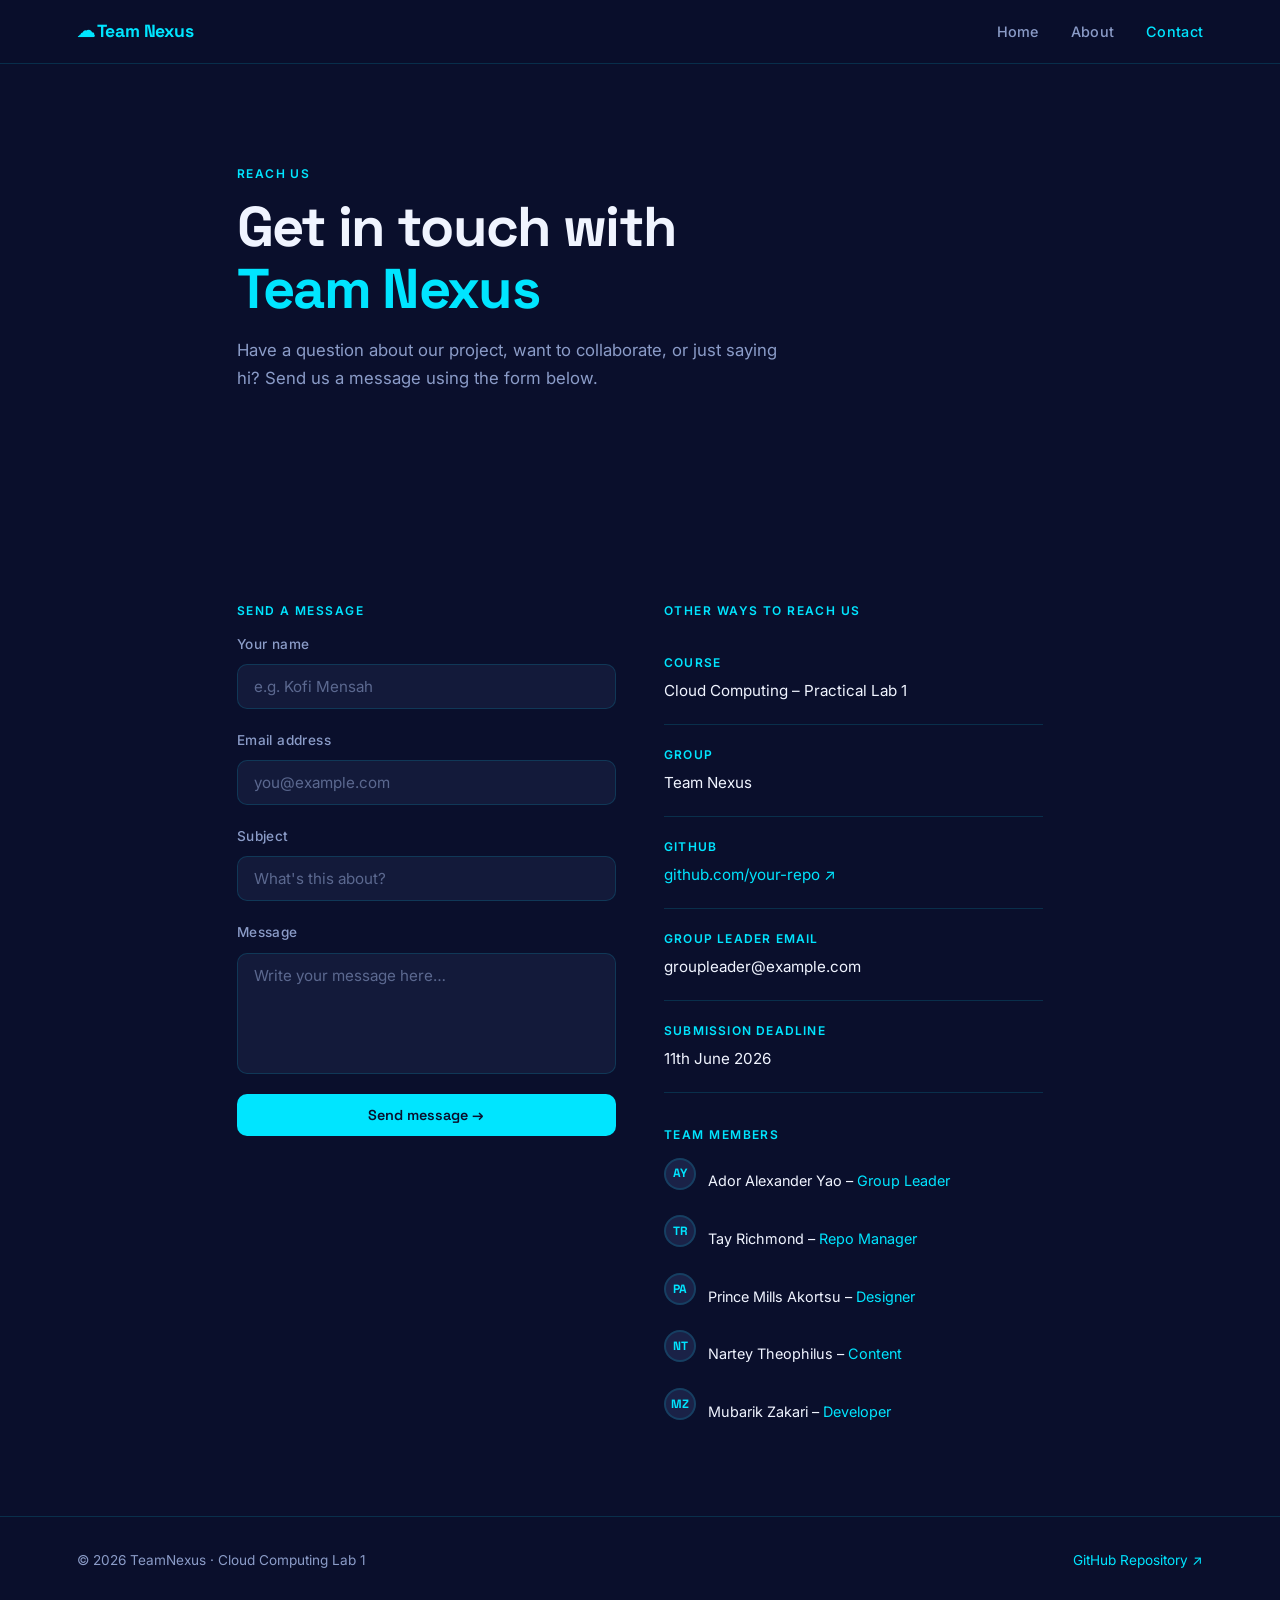
==== contact.html @ 07c8b25b "Add files via upload" ====
<!DOCTYPE html>
<html lang="en">
<head>
  <meta charset="UTF-8" />
  <meta name="viewport" content="width=device-width, initial-scale=1.0" />
  <title>Contact – CloudTeam</title>
  <link rel="stylesheet" href="style.css" />
</head>
<body>
 
  <!-- NAV -->
  <nav>
    <a href="index.html" class="nav-logo">☁ Team Nexus</a>
    <ul class="nav-links">
      <li><a href="index.html">Home</a></li>
      <li><a href="about.html">About</a></li>
      <li><a href="contact.html" class="active">Contact</a></li>
    </ul>
  </nav>
 
  <!-- PAGE HEADER -->
  <section style="padding-top:100px;">
    <div class="container">
      <p class="section-label">Reach us</p>
      <h1 style="font-family:var(--font-display);font-size:clamp(2rem,5vw,3.5rem);font-weight:700;letter-spacing:-0.03em;line-height:1.1;margin-bottom:1rem;">
        Get in touch with<br /><span style="color:var(--cyan);">Team Nexus</span>
      </h1>
      <p class="lead">
        Have a question about our project, want to collaborate, or just saying hi?
        Send us a message using the form below.
      </p>
    </div>
  </section>
 
  <!-- CONTACT GRID -->
  <section>
    <div class="container">
      <div class="contact-grid">
 
        <!-- FORM -->
        <div>
          <p class="section-label">Send a message</p>
          <div class="form-group">
            <label for="name">Your name</label>
            <input type="text" id="name" placeholder="e.g. Kofi Mensah" />
          </div>
          <div class="form-group">
            <label for="email">Email address</label>
            <input type="email" id="email" placeholder="you@example.com" />
          </div>
          <div class="form-group">
            <label for="subject">Subject</label>
            <input type="text" id="subject" placeholder="What's this about?" />
          </div>
          <div class="form-group">
            <label for="message">Message</label>
            <textarea id="message" rows="5" placeholder="Write your message here…"></textarea>
          </div>
          <button class="btn btn-primary" onclick="handleSubmit()" style="width:100%;justify-content:center;">
            Send message →
          </button>
        </div>
 
        <!-- CONTACT INFO -->
        <div>
          <p class="section-label">Other ways to reach us</p>
 
          <div class="contact-info-item">
            <span class="contact-info-label">Course</span>
            <span class="contact-info-value">Cloud Computing – Practical Lab 1</span>
          </div>
 
          <div class="contact-info-item">
            <span class="contact-info-label">Group</span>
            <span class="contact-info-value">Team Nexus</span>
          </div>
 
          <div class="contact-info-item">
            <span class="contact-info-label">GitHub</span>
            <span class="contact-info-value">
              <a href="https://github.com" target="_blank" style="color:var(--cyan);text-decoration:none;">
                github.com/your-repo ↗
              </a>
            </span>
          </div>
 
          <div class="contact-info-item">
            <span class="contact-info-label">Group Leader Email</span>
            <span class="contact-info-value">
              <!-- Update this with real email -->
              groupleader@example.com
            </span>
          </div>
 
          <div class="contact-info-item">
            <span class="contact-info-label">Submission deadline</span>
            <span class="contact-info-value">11th June 2026</span>
          </div>
 
          <!-- Team mini-list -->
          <div style="margin-top:2rem;">
            <p class="section-label">Team members</p>
            <ul style="list-style:none;display:flex;flex-direction:column;gap:0.6rem;margin-top:0.75rem;">
              <li style="display:flex;align-items:center;gap:0.75rem;">
                <div class="avatar" style="width:32px;height:32px;font-size:0.75rem;flex-shrink:0;">AY</div>
                <span style="font-size:0.9rem;">Ador Alexander Yao – <span style="color:var(--cyan)">Group Leader</span></span>
              </li>
              <li style="display:flex;align-items:center;gap:0.75rem;">
                <div class="avatar" style="width:32px;height:32px;font-size:0.75rem;flex-shrink:0;">TR</div>
                <span style="font-size:0.9rem;">Tay Richmond – <span style="color:var(--cyan)">Repo Manager</span></span>
              </li>
              <li style="display:flex;align-items:center;gap:0.75rem;">
                <div class="avatar" style="width:32px;height:32px;font-size:0.75rem;flex-shrink:0;">PA</div>
                <span style="font-size:0.9rem;">Prince Mills Akortsu – <span style="color:var(--cyan)">Designer</span></span>
              </li>
              <li style="display:flex;align-items:center;gap:0.75rem;">
                <div class="avatar" style="width:32px;height:32px;font-size:0.75rem;flex-shrink:0;">NT</div>
                <span style="font-size:0.9rem;">Nartey Theophilus – <span style="color:var(--cyan)">Content</span></span>
              </li>
              <li style="display:flex;align-items:center;gap:0.75rem;">
                <div class="avatar" style="width:32px;height:32px;font-size:0.75rem;flex-shrink:0;">MZ</div>
                <span style="font-size:0.9rem;">Mubarik Zakari – <span style="color:var(--cyan)">Developer</span></span>
              </li>
            </ul>
          </div>
        </div>
 
      </div>
    </div>
  </section>
 
  <!-- FOOTER -->
  <footer>
    <p class="footer-text">© 2026 TeamNexus · Cloud Computing Lab 1</p>
    <a href="https://mubarik-zakari.github.io/cloud-lab-group-project/" target="_blank" class="footer-link">GitHub Repository ↗</a>
  </footer>
 
  <!-- Toast notification -->
  <div class="toast" id="toast"></div>
 
  <script>
    // Active nav link
    const links = document.querySelectorAll('.nav-links a');
    links.forEach(link => {
      if (link.href === window.location.href) link.classList.add('active');
      else link.classList.remove('active');
    });
 
    // Toast helper
    function showToast(msg) {
      const toast = document.getElementById('toast');
      toast.textContent = msg;
      toast.classList.add('show');
      setTimeout(() => toast.classList.remove('show'), 3200);
    }
 
    // Form handler
    function handleSubmit() {
      const name = document.getElementById('name').value.trim();
      const email = document.getElementById('email').value.trim();
      const message = document.getElementById('message').value.trim();
 
      if (!name || !email || !message) {
        showToast('Please fill in all required fields.');
        return;
      }
 
      // Basic email check
      if (!email.includes('@') || !email.includes('.')) {
        showToast('Please enter a valid email address.');
        return;
      }
 
      // Clear fields
      ['name', 'email', 'subject', 'message'].forEach(id => {
        document.getElementById(id).value = '';
      });
 
      showToast('Message sent! We will get back to you soon.');
    }
  </script>
 
</body>
</html>
---- style.css ----
/* ============================================
   Cloud Computing Lab - Group Website
   Design: Deep navy + electric cyan + white
   ============================================ */
 
@import url('https://fonts.googleapis.com/css2?family=Space+Grotesk:wght@400;500;600;700&family=Inter:wght@300;400;500&display=swap');
 
/* ---- Tokens ---- */
:root {
  --navy: #0a0f2c;
  --navy-mid: #111733;
  --navy-light: #1a2247;
  --cyan: #00e5ff;
  --cyan-dim: #00b8cc;
  --white: #f0f4ff;
  --muted: #8b9cc8;
  --card-bg: #131a3a;
  --border: rgba(0, 229, 255, 0.15);
  --font-display: 'Space Grotesk', sans-serif;
  --font-body: 'Inter', sans-serif;
  --radius: 10px;
  --transition: 0.25s ease;
}
 
/* ---- Reset ---- */
*, *::before, *::after { box-sizing: border-box; margin: 0; padding: 0; }
html { scroll-behavior: smooth; }
 
body {
  background: var(--navy);
  color: var(--white);
  font-family: var(--font-body);
  font-size: 16px;
  line-height: 1.7;
  min-height: 100vh;
}
 
/* ---- Nav ---- */
nav {
  position: sticky;
  top: 0;
  z-index: 100;
  background: rgba(10, 15, 44, 0.92);
  backdrop-filter: blur(12px);
  border-bottom: 1px solid var(--border);
  display: flex;
  align-items: center;
  justify-content: space-between;
  padding: 0 6vw;
  height: 64px;
}
 
.nav-logo {
  font-family: var(--font-display);
  font-weight: 700;
  font-size: 1.1rem;
  color: var(--cyan);
  text-decoration: none;
  letter-spacing: -0.01em;
}
 
.nav-links {
  display: flex;
  gap: 2rem;
  list-style: none;
}
 
.nav-links a {
  color: var(--muted);
  text-decoration: none;
  font-size: 0.9rem;
  font-weight: 500;
  transition: color var(--transition);
  letter-spacing: 0.02em;
}
 
.nav-links a:hover,
.nav-links a.active {
  color: var(--cyan);
}
 
/* ---- Page sections ---- */
.container {
  max-width: 960px;
  margin: 0 auto;
  padding: 0 6vw;
}
 
section {
  padding: 80px 0;
}
 
/* ---- Hero ---- */
.hero {
  min-height: calc(100vh - 64px);
  display: flex;
  flex-direction: column;
  justify-content: center;
  padding: 80px 6vw;
  position: relative;
  overflow: hidden;
}
 
.hero::before {
  content: '';
  position: absolute;
  top: -200px;
  right: -100px;
  width: 600px;
  height: 600px;
  border-radius: 50%;
  background: radial-gradient(circle, rgba(0, 229, 255, 0.07) 0%, transparent 70%);
  pointer-events: none;
}
 
.hero-eyebrow {
  font-size: 0.8rem;
  font-weight: 600;
  letter-spacing: 0.12em;
  text-transform: uppercase;
  color: var(--cyan);
  margin-bottom: 1.5rem;
  display: flex;
  align-items: center;
  gap: 0.75rem;
}
 
.hero-eyebrow::before {
  content: '';
  width: 30px;
  height: 1px;
  background: var(--cyan);
}
 
.hero h1 {
  font-family: var(--font-display);
  font-size: clamp(2.5rem, 6vw, 4.5rem);
  font-weight: 700;
  line-height: 1.1;
  letter-spacing: -0.03em;
  margin-bottom: 1.5rem;
  max-width: 700px;
}
 
.hero h1 span {
  color: var(--cyan);
}
 
.hero p {
  color: var(--muted);
  font-size: 1.1rem;
  max-width: 520px;
  margin-bottom: 2.5rem;
}
 
.btn {
  display: inline-flex;
  align-items: center;
  gap: 0.5rem;
  padding: 0.75rem 1.75rem;
  border-radius: var(--radius);
  font-family: var(--font-display);
  font-weight: 600;
  font-size: 0.9rem;
  text-decoration: none;
  transition: all var(--transition);
  cursor: pointer;
  border: none;
}
 
.btn-primary {
  background: var(--cyan);
  color: var(--navy);
}
 
.btn-primary:hover {
  background: var(--cyan-dim);
  transform: translateY(-2px);
  box-shadow: 0 8px 24px rgba(0, 229, 255, 0.25);
}
 
.btn-outline {
  border: 1px solid var(--border);
  color: var(--white);
  background: transparent;
}
 
.btn-outline:hover {
  border-color: var(--cyan);
  color: var(--cyan);
}
 
.btn-group {
  display: flex;
  gap: 1rem;
  flex-wrap: wrap;
}
 
/* ---- Cards ---- */
.card {
  background: var(--card-bg);
  border: 1px solid var(--border);
  border-radius: var(--radius);
  padding: 1.75rem;
  transition: border-color var(--transition), transform var(--transition);
}
 
.card:hover {
  border-color: rgba(0, 229, 255, 0.35);
  transform: translateY(-3px);
}
 
.card-grid {
  display: grid;
  gap: 1.25rem;
}
 
.card-grid-2 { grid-template-columns: repeat(auto-fit, minmax(260px, 1fr)); }
.card-grid-3 { grid-template-columns: repeat(3, 1fr); }
 
/* ---- Section headings ---- */
.section-label {
  font-size: 0.75rem;
  font-weight: 600;
  letter-spacing: 0.12em;
  text-transform: uppercase;
  color: var(--cyan);
  margin-bottom: 0.75rem;
}
 
h2 {
  font-family: var(--font-display);
  font-size: clamp(1.8rem, 4vw, 2.8rem);
  font-weight: 700;
  letter-spacing: -0.02em;
  margin-bottom: 1rem;
  line-height: 1.2;
}
 
h3 {
  font-family: var(--font-display);
  font-weight: 600;
  font-size: 1.1rem;
  margin-bottom: 0.5rem;
}
 
.lead {
  color: var(--muted);
  font-size: 1.05rem;
  max-width: 560px;
  margin-bottom: 3rem;
}
 
/* ---- Members ---- */
.member-card {
  display: flex;
  flex-direction: column;
  gap: 0.4rem;
}
 
.member-role {
  font-size: 0.75rem;
  font-weight: 600;
  letter-spacing: 0.08em;
  text-transform: uppercase;
  color: var(--cyan);
}
 
.member-name {
  font-family: var(--font-display);
  font-size: 1.1rem;
  font-weight: 600;
}
 
.member-desc {
  color: var(--muted);
  font-size: 0.9rem;
}
 
/* ---- Avatar placeholder ---- */
.avatar {
  width: 48px;
  height: 48px;
  border-radius: 50%;
  background: var(--navy-light);
  border: 2px solid var(--border);
  display: flex;
  align-items: center;
  justify-content: center;
  font-family: var(--font-display);
  font-weight: 700;
  color: var(--cyan);
  font-size: 1rem;
  margin-bottom: 1rem;
}
 
/* ---- Divider ---- */
hr {
  border: none;
  border-top: 1px solid var(--border);
  margin: 4rem 0;
}
 
/* ---- About page specifics ---- */
.stat-row {
  display: flex;
  gap: 3rem;
  flex-wrap: wrap;
  margin: 2.5rem 0;
}
 
.stat-item {
  display: flex;
  flex-direction: column;
}
 
.stat-num {
  font-family: var(--font-display);
  font-size: 2.5rem;
  font-weight: 700;
  color: var(--cyan);
  line-height: 1;
}
 
.stat-label {
  color: var(--muted);
  font-size: 0.85rem;
  margin-top: 0.25rem;
}
 
/* ---- Contact page specifics ---- */
.contact-grid {
  display: grid;
  grid-template-columns: 1fr 1fr;
  gap: 3rem;
  align-items: start;
}
 
@media (max-width: 680px) {
  .contact-grid { grid-template-columns: 1fr; }
}
 
.form-group {
  display: flex;
  flex-direction: column;
  gap: 0.5rem;
  margin-bottom: 1.25rem;
}
 
label {
  font-size: 0.85rem;
  font-weight: 500;
  color: var(--muted);
  letter-spacing: 0.03em;
}
 
input, textarea {
  background: var(--card-bg);
  border: 1px solid var(--border);
  border-radius: var(--radius);
  padding: 0.75rem 1rem;
  color: var(--white);
  font-family: var(--font-body);
  font-size: 0.95rem;
  outline: none;
  transition: border-color var(--transition);
  resize: none;
}
 
input:focus, textarea:focus {
  border-color: var(--cyan);
}
 
input::placeholder, textarea::placeholder {
  color: var(--muted);
  opacity: 0.6;
}
 
.contact-info-item {
  display: flex;
  flex-direction: column;
  gap: 0.3rem;
  padding: 1.25rem 0;
  border-bottom: 1px solid var(--border);
}
 
.contact-info-item:first-child { padding-top: 0; }
.contact-info-item:last-child { border-bottom: none; }
 
.contact-info-label {
  font-size: 0.75rem;
  font-weight: 600;
  letter-spacing: 0.1em;
  text-transform: uppercase;
  color: var(--cyan);
}
 
.contact-info-value {
  color: var(--white);
  font-size: 0.95rem;
}
 
/* ---- Footer ---- */
footer {
  border-top: 1px solid var(--border);
  padding: 2rem 6vw;
  display: flex;
  justify-content: space-between;
  align-items: center;
  flex-wrap: wrap;
  gap: 1rem;
}
 
.footer-text {
  color: var(--muted);
  font-size: 0.85rem;
}
 
.footer-link {
  color: var(--cyan);
  text-decoration: none;
  font-size: 0.85rem;
}
 
/* ---- Tech tag ---- */
.tag {
  display: inline-block;
  background: rgba(0, 229, 255, 0.08);
  border: 1px solid rgba(0, 229, 255, 0.2);
  color: var(--cyan);
  border-radius: 4px;
  padding: 0.2rem 0.6rem;
  font-size: 0.75rem;
  font-weight: 600;
  letter-spacing: 0.05em;
}
 
.tags {
  display: flex;
  flex-wrap: wrap;
  gap: 0.5rem;
  margin-top: 0.75rem;
}
 
/* ---- Image placeholder ---- */
.img-placeholder {
  width: 100%;
  aspect-ratio: 16 / 7;
  background: var(--card-bg);
  border: 1px solid var(--border);
  border-radius: var(--radius);
  display: flex;
  align-items: center;
  justify-content: center;
  flex-direction: column;
  gap: 0.5rem;
  color: var(--muted);
  font-size: 0.85rem;
  margin: 2rem 0;
  overflow: hidden;
  position: relative;
}
 
.img-placeholder svg {
  opacity: 0.25;
}
 
/* ---- Notification toast ---- */
.toast {
  position: fixed;
  bottom: 2rem;
  right: 2rem;
  background: var(--cyan);
  color: var(--navy);
  padding: 0.9rem 1.5rem;
  border-radius: var(--radius);
  font-family: var(--font-display);
  font-weight: 600;
  font-size: 0.9rem;
  opacity: 0;
  transform: translateY(12px);
  transition: all 0.3s ease;
  pointer-events: none;
  z-index: 999;
}
 
.toast.show {
  opacity: 1;
  transform: translateY(0);
}
 
/* ---- Responsive ---- */
@media (max-width: 600px) {
  nav { padding: 0 4vw; }
  .hero, .container { padding-left: 4vw; padding-right: 4vw; }
  .nav-links { gap: 1.25rem; }
  section { padding: 60px 0; }
  footer { padding: 1.5rem 4vw; }
}
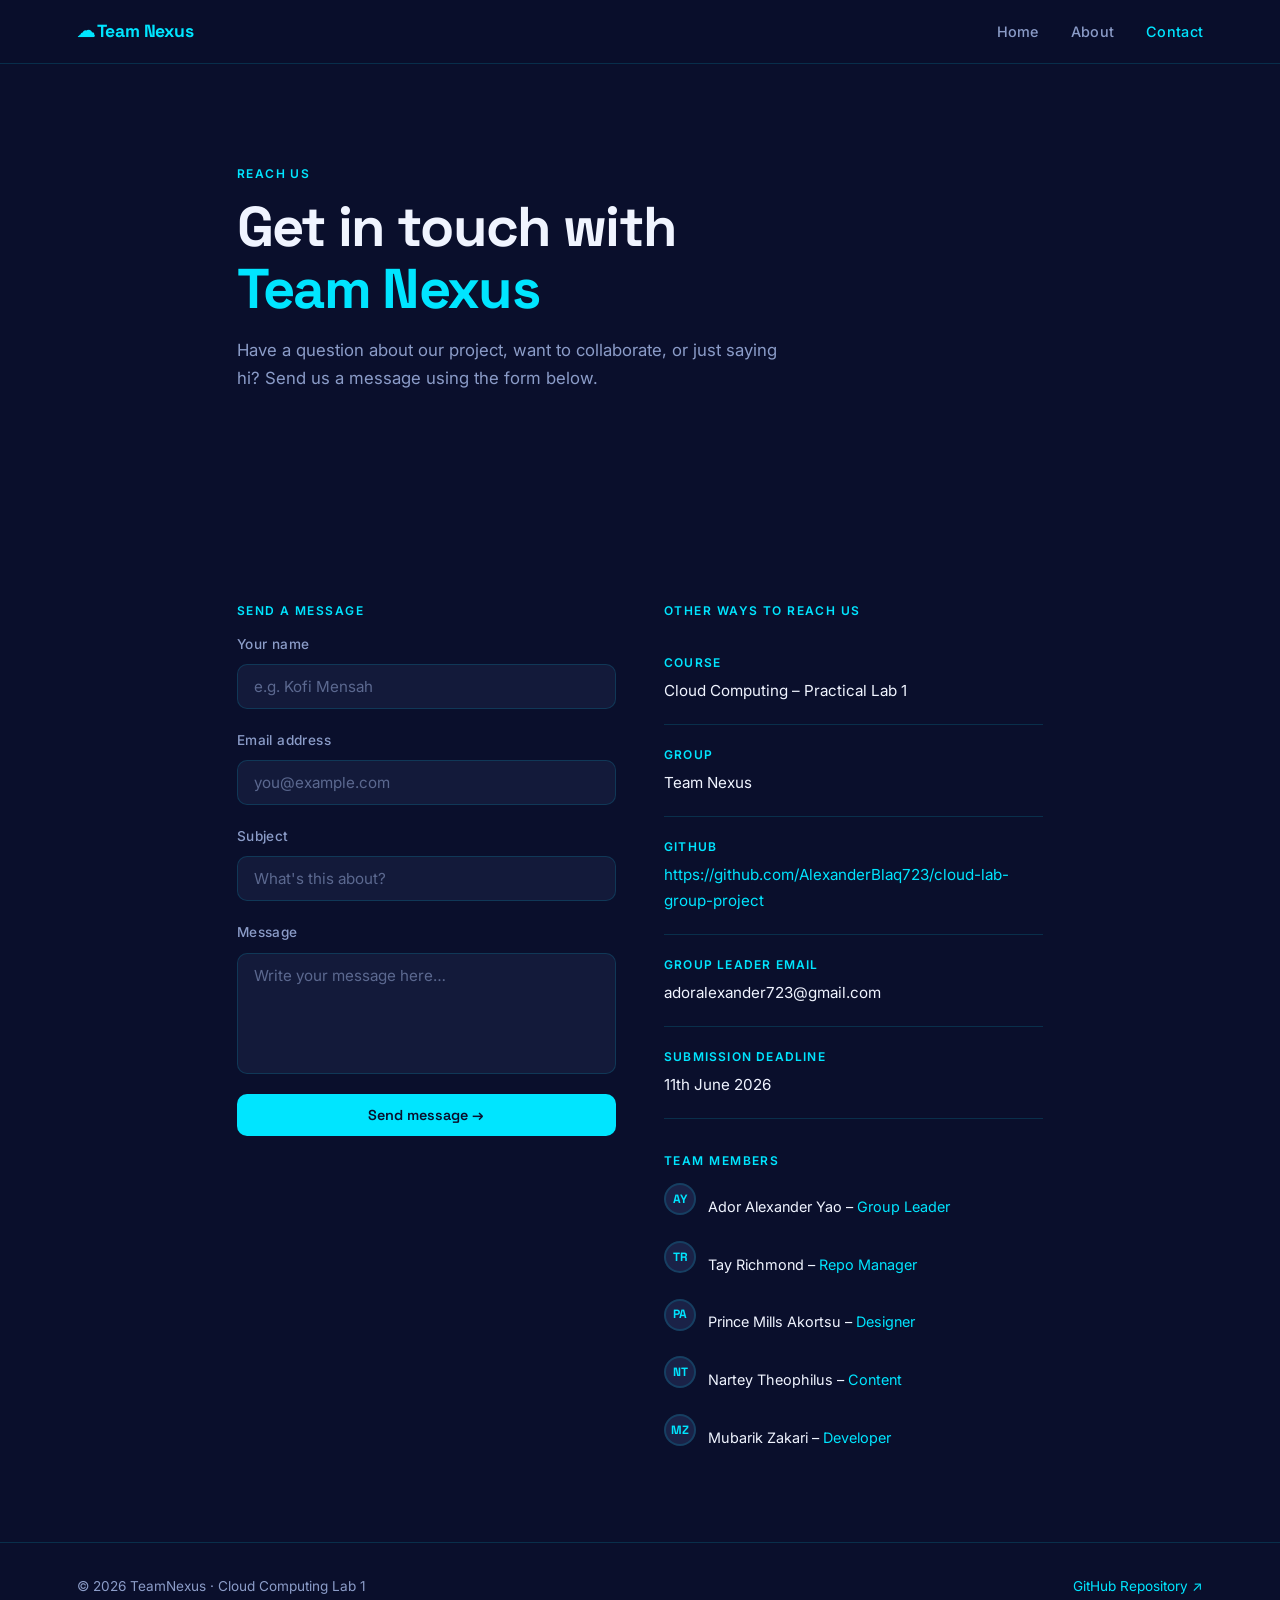
==== commit 3ccb0a7c: "Fix HTML encoding issues in contact.html" ====
--- a/contact.html
+++ b/contact.html
@@ -79,7 +79,7 @@
             <span class="contact-info-label">GitHub</span>
             <span class="contact-info-value">
               <a href="https://github.com" target="_blank" style="color:var(--cyan);text-decoration:none;">
-                github.com/your-repo ↗
+                https://github.com/AlexanderBlaq723/cloud-lab-group-project
               </a>
             </span>
           </div>
@@ -88,7 +88,7 @@
             <span class="contact-info-label">Group Leader Email</span>
             <span class="contact-info-value">
               <!-- Update this with real email -->
-              groupleader@example.com
+               adoralexander723@gmail.com
             </span>
           </div>
  
@@ -181,4 +181,4 @@
   </script>
  
 </body>
-</html>+</html>
